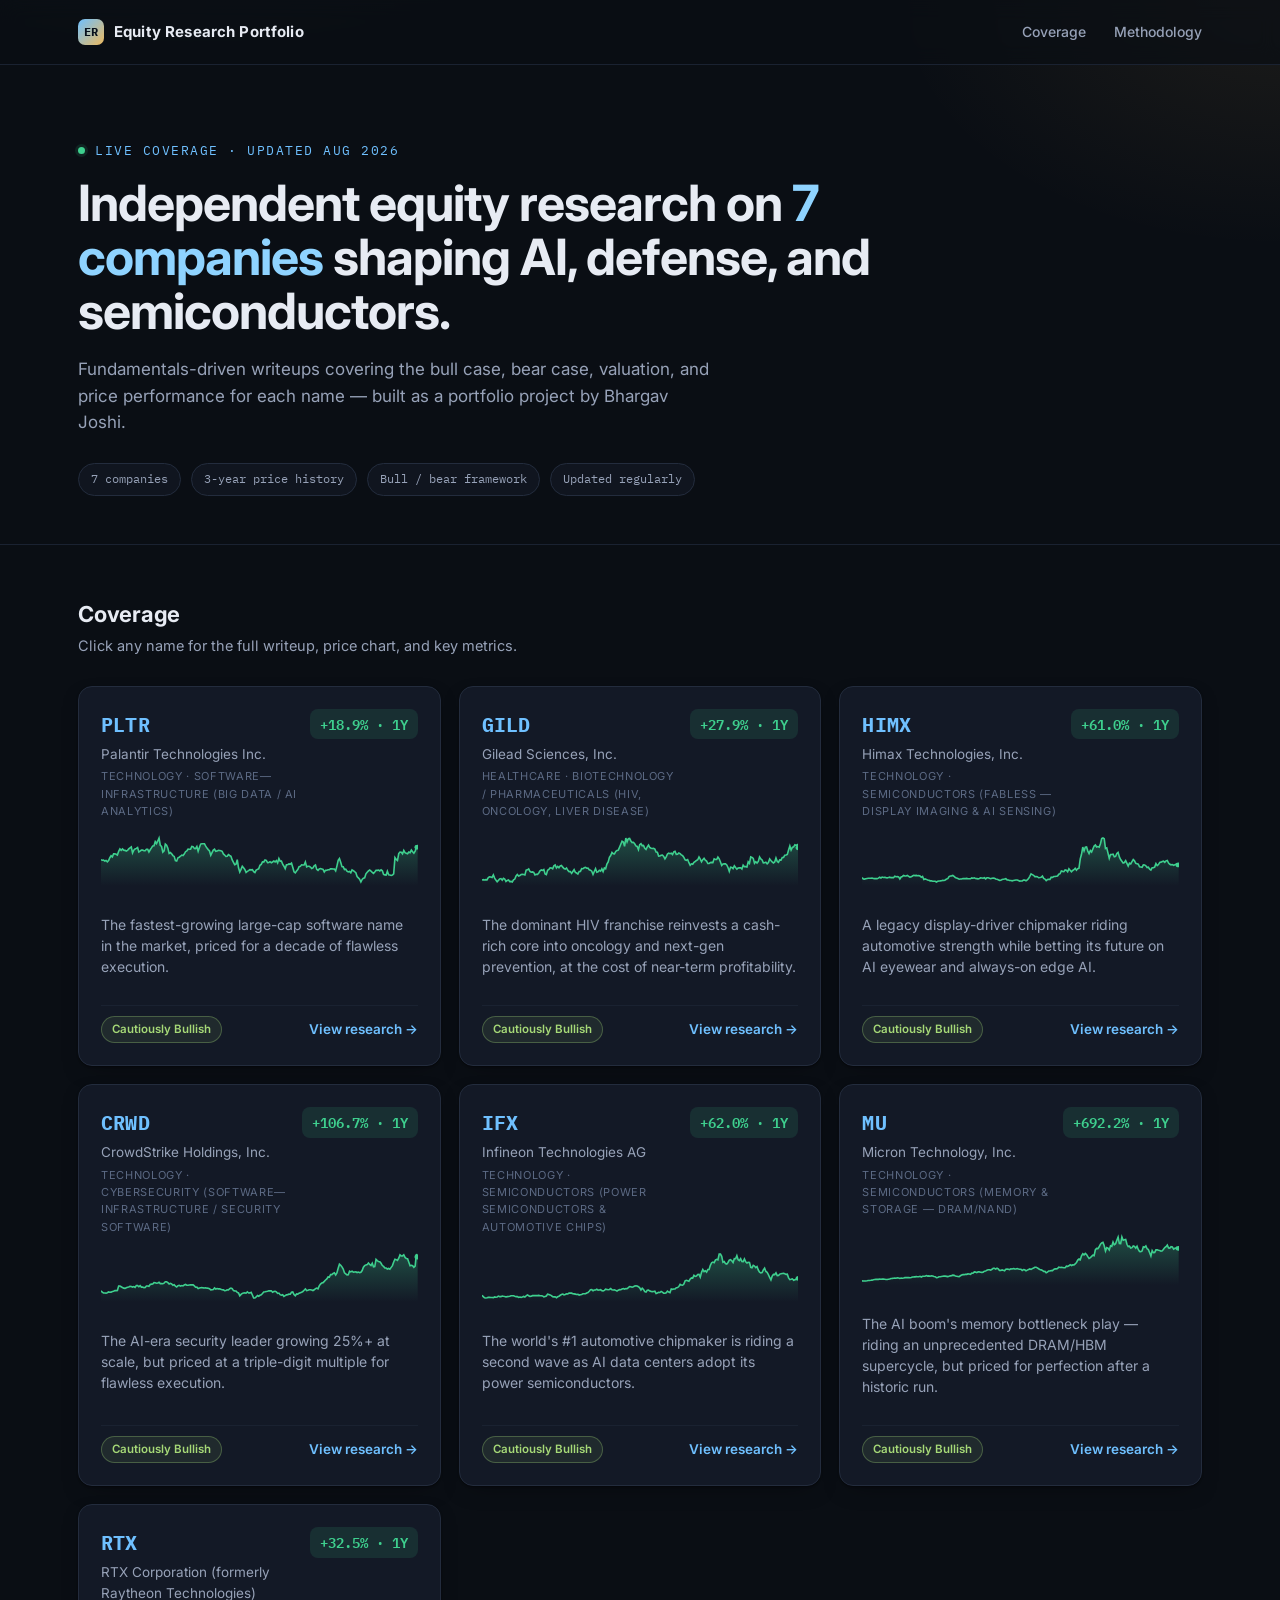
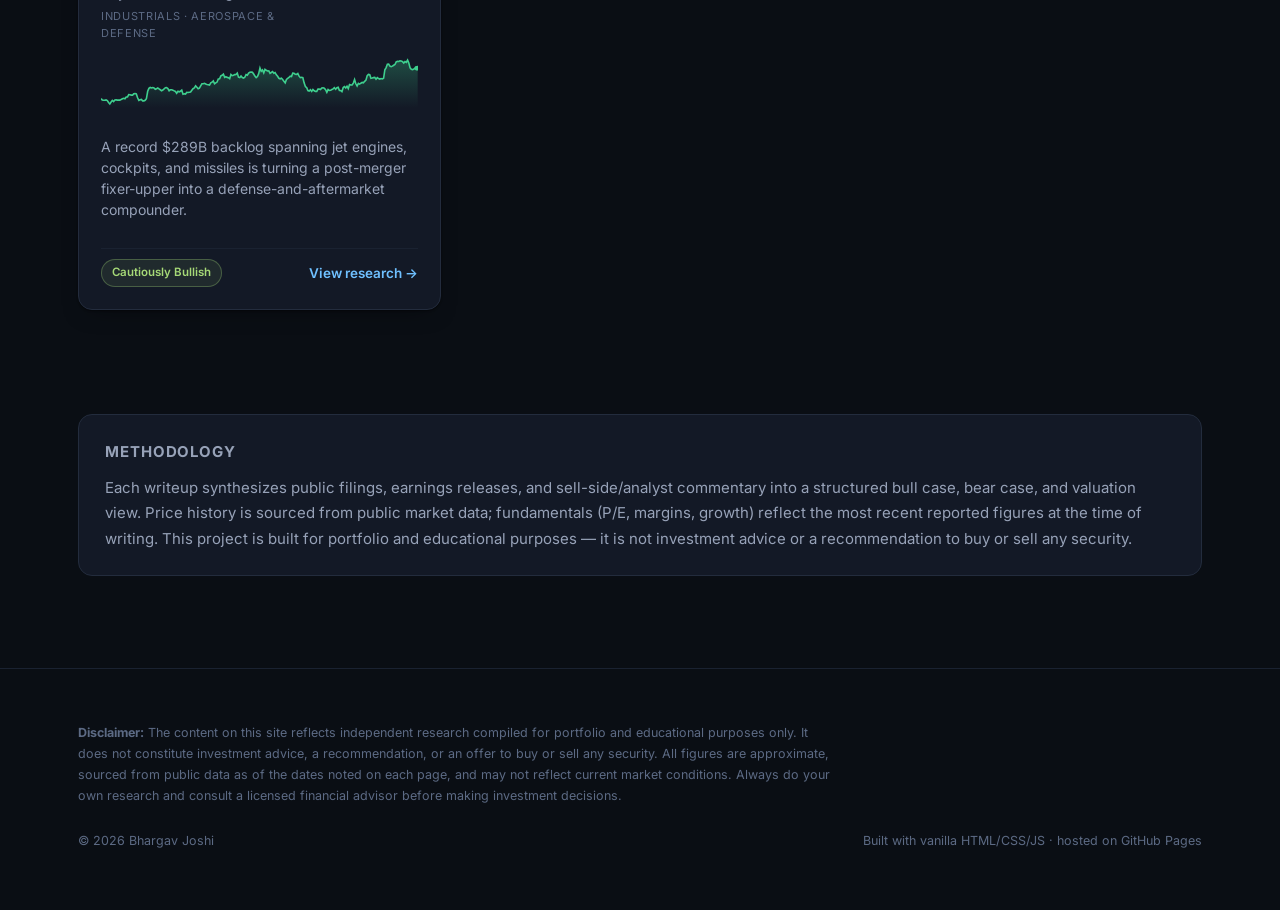
==== index.html @ eecbaeab "Initial equity research portfolio site Static HTML/CSS/JS site covering PLTR, GILD, HIMX, CRWD, IFX," ====
<!DOCTYPE html>
<html lang="en">
<head>
<meta charset="UTF-8">
<meta name="viewport" content="width=device-width, initial-scale=1.0">
<title>Equity Research Portfolio — Bhargav Joshi</title>
<meta name="description" content="Independent equity research and performance analysis on Palantir, Gilead Sciences, Himax, CrowdStrike, Infineon, Micron, and RTX.">
<link rel="preconnect" href="https://fonts.googleapis.com">
<link rel="preconnect" href="https://fonts.gstatic.com" crossorigin>
<link href="https://fonts.googleapis.com/css2?family=Inter:wght@400;500;600;700;800&family=IBM+Plex+Mono:wght@400;500;600;700&display=swap" rel="stylesheet">
<link rel="stylesheet" href="assets/css/style.css">
<link rel="icon" href="data:,">
</head>
<body>

<nav class="topnav">
  <div class="wrap">
    <a href="index.html" class="brand"><span class="mark">ER</span> Equity Research Portfolio</a>
    <div class="navlinks">
      <a href="#coverage">Coverage</a>
      <a href="#methodology">Methodology</a>
    </div>
  </div>
</nav>

<header class="hero">
  <div class="wrap">
    <p class="eyebrow">Live coverage · updated Aug 2026</p>
    <h1 class="hero-title">Independent equity research on <span class="accent">7 companies</span> shaping AI, defense, and semiconductors.</h1>
    <p class="hero-sub">Fundamentals-driven writeups covering the bull case, bear case, valuation, and price performance for each name — built as a portfolio project by Bhargav Joshi.</p>
    <div class="hero-meta">
      <span class="pill">7 companies</span>
      <span class="pill">3-year price history</span>
      <span class="pill">Bull / bear framework</span>
      <span class="pill">Updated regularly</span>
    </div>
  </div>
</header>

<section class="section" id="coverage">
  <div class="wrap">
    <div class="section-head">
      <div>
        <h2>Coverage</h2>
        <p>Click any name for the full writeup, price chart, and key metrics.</p>
      </div>
    </div>
    <div class="grid" id="stock-grid"></div>
  </div>
</section>

<section class="section" id="methodology">
  <div class="wrap">
    <div class="prose-panel">
      <p class="subhead" style="margin-bottom:10px;">Methodology</p>
      <p>Each writeup synthesizes public filings, earnings releases, and sell-side/analyst commentary into a structured bull case, bear case, and valuation view. Price history is sourced from public market data; fundamentals (P/E, margins, growth) reflect the most recent reported figures at the time of writing. This project is built for portfolio and educational purposes — it is not investment advice or a recommendation to buy or sell any security.</p>
    </div>
  </div>
</section>

<footer>
  <div class="wrap">
    <p class="disclaimer">
      <strong>Disclaimer:</strong> The content on this site reflects independent research compiled for portfolio and educational purposes only. It does not constitute investment advice, a recommendation, or an offer to buy or sell any security. All figures are approximate, sourced from public data as of the dates noted on each page, and may not reflect current market conditions. Always do your own research and consult a licensed financial advisor before making investment decisions.
    </p>
    <div class="footer-bottom">
      <span>© 2026 Bhargav Joshi</span>
      <span>Built with vanilla HTML/CSS/JS · hosted on GitHub Pages</span>
    </div>
  </div>
</footer>

<script src="assets/data/research-data.js"></script>
<script src="assets/data/price-data.js"></script>
<script src="assets/data/price-summary.js"></script>
<script src="assets/js/chart.js"></script>
<script src="assets/js/main.js"></script>
<script>SiteRender.renderGrid('stock-grid');</script>
</body>
</html>
---- assets/css/style.css ----
/* ---------- Design tokens ---------- */
:root {
  --bg: #0a0e14;
  --bg-elevated: #10151f;
  --card: #131926;
  --card-hover: #17203050;
  --border: #232c3d;
  --border-soft: #1a2231;
  --text: #e7ebf3;
  --text-dim: #97a2b8;
  --text-faint: #5c6a84;
  --accent: #6fc0ff;
  --accent-strong: #8fd3ff;
  --brand: #edb95e;
  --pos: #3ecf8e;
  --neg: #f2685c;
  --pos-bg: rgba(62, 207, 142, 0.12);
  --neg-bg: rgba(242, 104, 92, 0.12);
  --radius: 14px;
  --radius-sm: 9px;
  --font-sans: 'Inter', -apple-system, BlinkMacSystemFont, 'Segoe UI', sans-serif;
  --font-mono: 'IBM Plex Mono', 'SFMono-Regular', Consolas, monospace;
  --shadow-card: 0 1px 2px rgba(0,0,0,0.4), 0 8px 24px -12px rgba(0,0,0,0.55);
  --maxw: 1180px;
}

* { box-sizing: border-box; }
html { scroll-behavior: smooth; }

body {
  margin: 0;
  background: var(--bg);
  background-image:
    radial-gradient(ellipse 900px 500px at 15% -10%, rgba(111,192,255,0.10), transparent 60%),
    radial-gradient(ellipse 700px 450px at 100% 0%, rgba(237,185,94,0.08), transparent 55%);
  color: var(--text);
  font-family: var(--font-sans);
  font-size: 16px;
  line-height: 1.55;
  -webkit-font-smoothing: antialiased;
}

a { color: var(--accent); text-decoration: none; }
a:hover { color: var(--accent-strong); }

.wrap {
  max-width: var(--maxw);
  margin: 0 auto;
  padding: 0 28px;
}

/* ---------- Top nav ---------- */
.topnav {
  border-bottom: 1px solid var(--border-soft);
  background: rgba(10,14,20,0.72);
  backdrop-filter: blur(10px);
  position: sticky;
  top: 0;
  z-index: 40;
}
.topnav .wrap {
  display: flex;
  align-items: center;
  justify-content: space-between;
  height: 64px;
}
.brand {
  display: flex;
  align-items: center;
  gap: 10px;
  font-weight: 700;
  font-size: 15px;
  color: var(--text);
  letter-spacing: 0.01em;
}
.brand .mark {
  width: 26px; height: 26px;
  border-radius: 7px;
  background: linear-gradient(135deg, var(--accent), var(--brand));
  display: flex; align-items: center; justify-content: center;
  font-family: var(--font-mono);
  font-weight: 700;
  font-size: 12px;
  color: #08101c;
}
.brand:hover { color: var(--text); }
.navlinks { display: flex; gap: 28px; align-items: center; }
.navlinks a {
  color: var(--text-dim);
  font-size: 14px;
  font-weight: 500;
}
.navlinks a:hover { color: var(--text); }

/* ---------- Hero ---------- */
.hero {
  padding: 76px 0 48px;
  border-bottom: 1px solid var(--border-soft);
}
.eyebrow {
  font-family: var(--font-mono);
  font-size: 12.5px;
  letter-spacing: 0.12em;
  text-transform: uppercase;
  color: var(--accent);
  margin: 0 0 16px;
  display: flex;
  align-items: center;
  gap: 10px;
}
.eyebrow::before {
  content: '';
  width: 7px; height: 7px;
  border-radius: 50%;
  background: var(--pos);
  box-shadow: 0 0 0 3px var(--pos-bg);
}
h1.hero-title {
  font-size: clamp(32px, 4.4vw, 50px);
  line-height: 1.08;
  letter-spacing: -0.02em;
  margin: 0 0 18px;
  max-width: 820px;
}
h1.hero-title .accent { color: var(--accent-strong); }
.hero-sub {
  font-size: 17px;
  color: var(--text-dim);
  max-width: 640px;
  margin: 0 0 28px;
}
.hero-meta {
  display: flex;
  flex-wrap: wrap;
  gap: 10px;
}
.pill {
  font-family: var(--font-mono);
  font-size: 12px;
  color: var(--text-dim);
  border: 1px solid var(--border);
  background: var(--bg-elevated);
  padding: 6px 12px;
  border-radius: 999px;
}

/* ---------- Section headings ---------- */
.section {
  padding: 52px 0;
}
.section-head {
  display: flex;
  align-items: baseline;
  justify-content: space-between;
  gap: 20px;
  margin-bottom: 28px;
  flex-wrap: wrap;
}
.section-head h2 {
  font-size: 22px;
  margin: 0;
  letter-spacing: -0.01em;
}
.section-head p {
  margin: 4px 0 0;
  color: var(--text-dim);
  font-size: 14.5px;
}

/* ---------- Stock grid / cards ---------- */
.grid {
  display: grid;
  grid-template-columns: repeat(auto-fill, minmax(320px, 1fr));
  gap: 18px;
}
.stock-card {
  background: var(--card);
  border: 1px solid var(--border);
  border-radius: var(--radius);
  padding: 22px;
  display: flex;
  flex-direction: column;
  gap: 14px;
  transition: border-color .15s ease, transform .15s ease, box-shadow .15s ease;
  box-shadow: var(--shadow-card);
}
.stock-card:hover {
  border-color: #34415c;
  transform: translateY(-2px);
}
.stock-card-top {
  display: flex;
  align-items: flex-start;
  justify-content: space-between;
  gap: 12px;
}
.ticker-block { display: flex; flex-direction: column; gap: 4px; }
.ticker {
  font-family: var(--font-mono);
  font-weight: 700;
  font-size: 20px;
  letter-spacing: 0.01em;
}
.company-name {
  color: var(--text-dim);
  font-size: 13.5px;
}
.sector-tag {
  font-size: 11px;
  color: var(--text-faint);
  text-transform: uppercase;
  letter-spacing: 0.06em;
}
.return-badge {
  font-family: var(--font-mono);
  font-weight: 600;
  font-size: 13.5px;
  padding: 5px 10px;
  border-radius: 8px;
  white-space: nowrap;
}
.return-badge.pos { color: var(--pos); background: var(--pos-bg); }
.return-badge.neg { color: var(--neg); background: var(--neg-bg); }

.spark-wrap { height: 52px; }
.spark-wrap svg { width: 100%; height: 100%; display: block; }

.stock-card-tagline {
  font-size: 14px;
  color: var(--text-dim);
  line-height: 1.5;
  flex-grow: 1;
}
.stock-card-bottom {
  display: flex;
  align-items: center;
  justify-content: space-between;
  padding-top: 10px;
  border-top: 1px solid var(--border-soft);
}
.stance-badge {
  font-size: 11.5px;
  font-weight: 600;
  padding: 4px 10px;
  border-radius: 999px;
  border: 1px solid;
}
.stance-bullish { color: var(--pos); border-color: rgba(62,207,142,0.35); background: var(--pos-bg); }
.stance-cautiously-bullish { color: #a6d977; border-color: rgba(166,217,119,0.3); background: rgba(166,217,119,0.09); }
.stance-neutral { color: var(--text-dim); border-color: var(--border); background: var(--bg-elevated); }
.stance-cautiously-bearish { color: #e0a95e; border-color: rgba(224,169,94,0.3); background: rgba(224,169,94,0.09); }
.stance-bearish { color: var(--neg); border-color: rgba(242,104,92,0.35); background: var(--neg-bg); }

.card-link {
  font-size: 13.5px;
  font-weight: 600;
  color: var(--accent);
  display: inline-flex;
  align-items: center;
  gap: 4px;
}
.stock-card:hover .card-link { color: var(--accent-strong); }

/* ---------- Stock detail page ---------- */
.stock-header {
  padding: 44px 0 32px;
  border-bottom: 1px solid var(--border-soft);
}
.back-link {
  font-size: 13.5px;
  color: var(--text-dim);
  display: inline-flex;
  align-items: center;
  gap: 6px;
  margin-bottom: 22px;
}
.back-link:hover { color: var(--text); }
.stock-header-top {
  display: flex;
  align-items: flex-start;
  justify-content: space-between;
  gap: 24px;
  flex-wrap: wrap;
}
.stock-title-row {
  display: flex;
  align-items: center;
  gap: 14px;
  flex-wrap: wrap;
}
.stock-title-row .ticker { font-size: 30px; }
h1.company-title {
  font-size: 26px;
  margin: 6px 0 8px;
  letter-spacing: -0.01em;
}
.stock-header-tags {
  display: flex;
  gap: 8px;
  flex-wrap: wrap;
  margin-top: 10px;
}
.price-block { text-align: right; }
.price-now {
  font-family: var(--font-mono);
  font-size: 34px;
  font-weight: 700;
}
.price-currency { font-size: 15px; color: var(--text-faint); font-weight: 500; margin-left: 4px; }
.price-range {
  font-size: 12.5px;
  color: var(--text-faint);
  font-family: var(--font-mono);
  margin-top: 4px;
}
.tagline-full {
  margin-top: 20px;
  font-size: 17px;
  color: var(--text-dim);
  max-width: 760px;
}

/* Chart panel */
.chart-panel {
  background: var(--card);
  border: 1px solid var(--border);
  border-radius: var(--radius);
  padding: 24px 24px 12px;
  box-shadow: var(--shadow-card);
}
.chart-panel-head {
  display: flex;
  align-items: center;
  justify-content: space-between;
  margin-bottom: 12px;
  flex-wrap: wrap;
  gap: 12px;
}
.range-toggle {
  display: flex;
  gap: 4px;
  background: var(--bg-elevated);
  border: 1px solid var(--border);
  border-radius: 8px;
  padding: 3px;
}
.range-toggle button {
  font-family: var(--font-mono);
  font-size: 12.5px;
  background: transparent;
  border: none;
  color: var(--text-dim);
  padding: 5px 12px;
  border-radius: 6px;
  cursor: pointer;
  transition: all .12s ease;
}
.range-toggle button.active {
  background: var(--border);
  color: var(--text);
}
.chart-return {
  font-family: var(--font-mono);
  font-size: 14px;
  font-weight: 600;
}
.chart-svg-wrap { width: 100%; }
.chart-svg-wrap svg { width: 100%; height: 320px; display: block; }
.chart-axis-labels {
  display: flex;
  justify-content: space-between;
  font-family: var(--font-mono);
  font-size: 11.5px;
  color: var(--text-faint);
  padding: 4px 2px 14px;
}

/* Metrics grid */
.metrics-grid {
  display: grid;
  grid-template-columns: repeat(auto-fit, minmax(200px, 1fr));
  gap: 14px;
}
.metric-card {
  background: var(--card);
  border: 1px solid var(--border);
  border-radius: var(--radius-sm);
  padding: 16px 18px;
}
.metric-label {
  font-size: 12px;
  color: var(--text-faint);
  text-transform: uppercase;
  letter-spacing: 0.05em;
  margin-bottom: 6px;
}
.metric-value {
  font-family: var(--font-mono);
  font-size: 15px;
  color: var(--text);
  line-height: 1.4;
}

/* Two column bull/bear */
.two-col {
  display: grid;
  grid-template-columns: 1fr 1fr;
  gap: 18px;
}
@media (max-width: 760px) { .two-col { grid-template-columns: 1fr; } }

.case-panel {
  background: var(--card);
  border: 1px solid var(--border);
  border-radius: var(--radius);
  padding: 22px 24px;
}
.case-panel.bull { border-top: 3px solid var(--pos); }
.case-panel.bear { border-top: 3px solid var(--neg); }
.case-title {
  font-size: 14px;
  font-weight: 700;
  text-transform: uppercase;
  letter-spacing: 0.05em;
  margin: 0 0 14px;
  display: flex;
  align-items: center;
  gap: 8px;
}
.case-panel.bull .case-title { color: var(--pos); }
.case-panel.bear .case-title { color: var(--neg); }
.case-list {
  margin: 0;
  padding: 0;
  list-style: none;
  display: flex;
  flex-direction: column;
  gap: 12px;
}
.case-list li {
  font-size: 14.5px;
  color: var(--text-dim);
  padding-left: 18px;
  position: relative;
  line-height: 1.55;
}
.case-list li::before {
  content: '';
  position: absolute;
  left: 0; top: 8px;
  width: 6px; height: 6px;
  border-radius: 1px;
  background: var(--text-faint);
}
.case-panel.bull .case-list li::before { background: var(--pos); }
.case-panel.bear .case-list li::before { background: var(--neg); }

/* Prose / body text panels */
.prose-panel {
  background: var(--card);
  border: 1px solid var(--border);
  border-radius: var(--radius);
  padding: 24px 26px;
}
.prose-panel p { margin: 0; color: var(--text-dim); font-size: 15px; line-height: 1.7; }
.prose-panel + .prose-panel { margin-top: 16px; }

/* Catalysts timeline */
.catalyst-list {
  display: flex;
  flex-direction: column;
  gap: 0;
}
.catalyst-item {
  display: flex;
  gap: 16px;
  padding: 16px 0;
  border-bottom: 1px solid var(--border-soft);
}
.catalyst-item:last-child { border-bottom: none; }
.catalyst-dot {
  flex-shrink: 0;
  width: 8px; height: 8px;
  border-radius: 50%;
  background: var(--accent);
  margin-top: 7px;
}
.catalyst-text { font-size: 14.5px; color: var(--text-dim); line-height: 1.6; }

/* Sources */
.sources-list {
  display: flex;
  flex-direction: column;
  gap: 8px;
  margin: 0;
  padding: 0;
  list-style: none;
}
.sources-list a {
  font-size: 13px;
  font-family: var(--font-mono);
  color: var(--text-faint);
  word-break: break-all;
}
.sources-list a:hover { color: var(--accent); }

/* Footer */
footer {
  border-top: 1px solid var(--border-soft);
  padding: 40px 0 60px;
  margin-top: 40px;
}
.disclaimer {
  font-size: 12.5px;
  color: var(--text-faint);
  line-height: 1.7;
  max-width: 760px;
}
.footer-bottom {
  display: flex;
  justify-content: space-between;
  align-items: center;
  margin-top: 24px;
  flex-wrap: wrap;
  gap: 12px;
  font-size: 12.5px;
  color: var(--text-faint);
}

/* Utility */
.subhead {
  font-size: 13px;
  font-weight: 700;
  text-transform: uppercase;
  letter-spacing: 0.06em;
  color: var(--text-faint);
  margin: 0 0 14px;
}
.mt-40 { margin-top: 40px; }
.mt-52 { margin-top: 52px; }

@media (max-width: 640px) {
  .wrap { padding: 0 18px; }
  .hero { padding: 52px 0 36px; }
  .price-block { text-align: left; }
  .stock-header-top { flex-direction: column; }
}
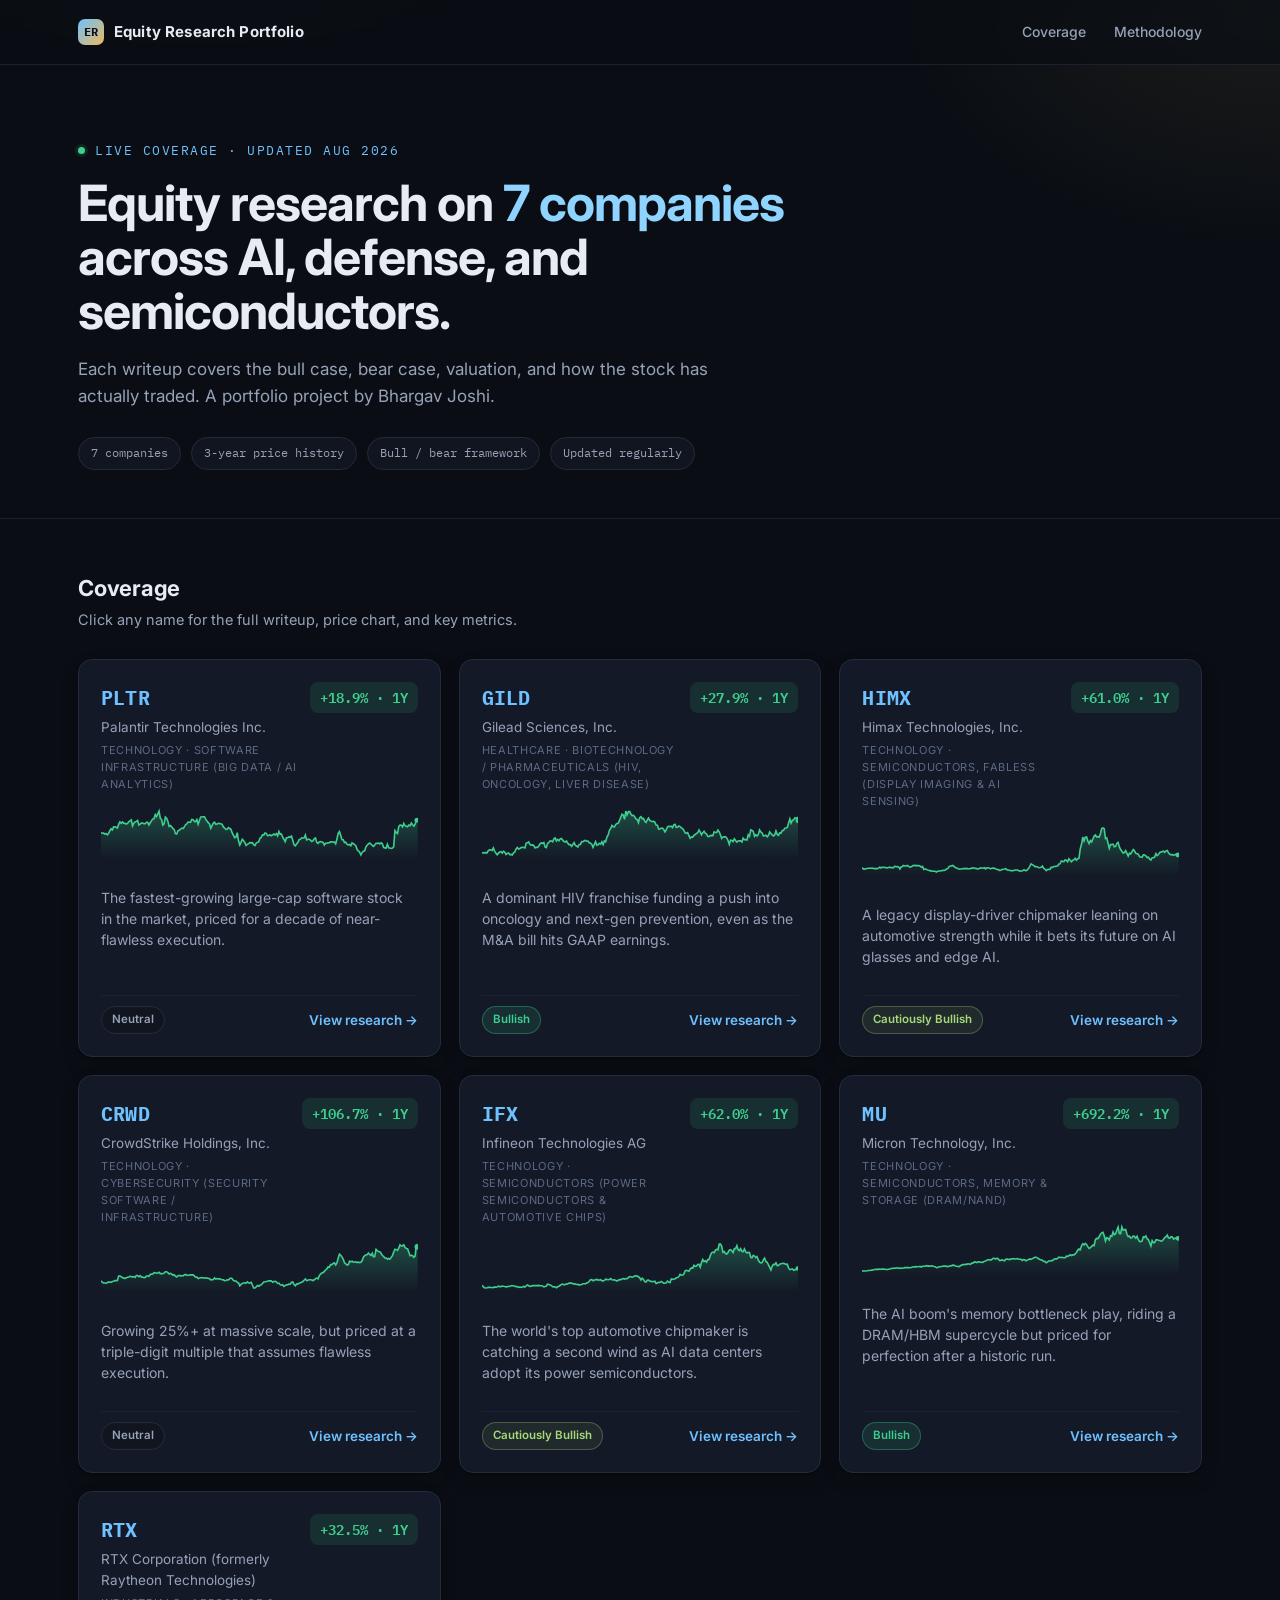
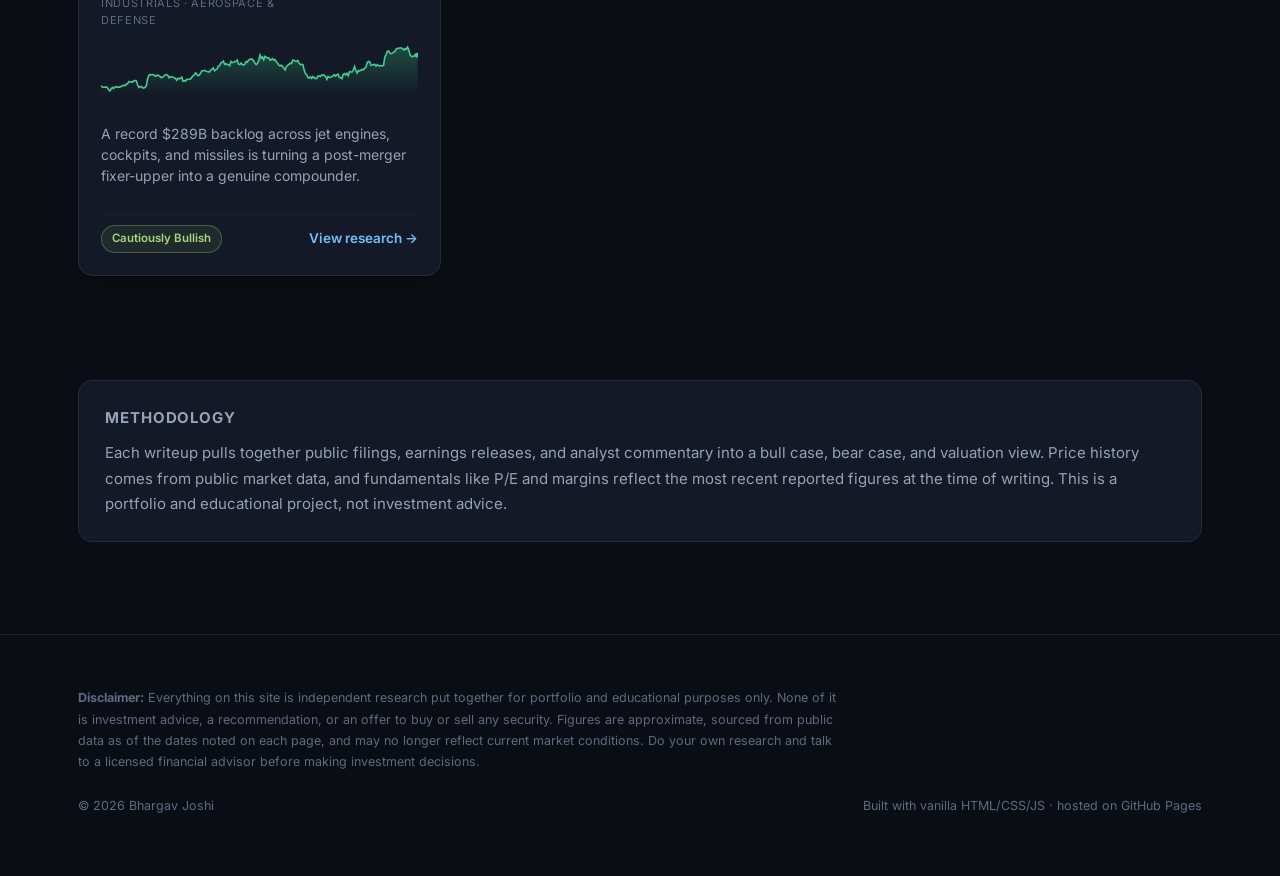
==== commit c04216ba: "Rewrite research copy for a more natural, human voice Strip em dashes and stock AI phrasing from all" ====
--- a/index.html
+++ b/index.html
@@ -3,7 +3,7 @@
 <head>
 <meta charset="UTF-8">
 <meta name="viewport" content="width=device-width, initial-scale=1.0">
-<title>Equity Research Portfolio — Bhargav Joshi</title>
+<title>Equity Research Portfolio | Bhargav Joshi</title>
 <meta name="description" content="Independent equity research and performance analysis on Palantir, Gilead Sciences, Himax, CrowdStrike, Infineon, Micron, and RTX.">
 <link rel="preconnect" href="https://fonts.googleapis.com">
 <link rel="preconnect" href="https://fonts.gstatic.com" crossorigin>
@@ -26,8 +26,8 @@
 <header class="hero">
   <div class="wrap">
     <p class="eyebrow">Live coverage · updated Aug 2026</p>
-    <h1 class="hero-title">Independent equity research on <span class="accent">7 companies</span> shaping AI, defense, and semiconductors.</h1>
-    <p class="hero-sub">Fundamentals-driven writeups covering the bull case, bear case, valuation, and price performance for each name — built as a portfolio project by Bhargav Joshi.</p>
+    <h1 class="hero-title">Equity research on <span class="accent">7 companies</span> across AI, defense, and semiconductors.</h1>
+    <p class="hero-sub">Each writeup covers the bull case, bear case, valuation, and how the stock has actually traded. A portfolio project by Bhargav Joshi.</p>
     <div class="hero-meta">
       <span class="pill">7 companies</span>
       <span class="pill">3-year price history</span>
@@ -53,7 +53,7 @@
   <div class="wrap">
     <div class="prose-panel">
       <p class="subhead" style="margin-bottom:10px;">Methodology</p>
-      <p>Each writeup synthesizes public filings, earnings releases, and sell-side/analyst commentary into a structured bull case, bear case, and valuation view. Price history is sourced from public market data; fundamentals (P/E, margins, growth) reflect the most recent reported figures at the time of writing. This project is built for portfolio and educational purposes — it is not investment advice or a recommendation to buy or sell any security.</p>
+      <p>Each writeup pulls together public filings, earnings releases, and analyst commentary into a bull case, bear case, and valuation view. Price history comes from public market data, and fundamentals like P/E and margins reflect the most recent reported figures at the time of writing. This is a portfolio and educational project, not investment advice.</p>
     </div>
   </div>
 </section>
@@ -61,7 +61,7 @@
 <footer>
   <div class="wrap">
     <p class="disclaimer">
-      <strong>Disclaimer:</strong> The content on this site reflects independent research compiled for portfolio and educational purposes only. It does not constitute investment advice, a recommendation, or an offer to buy or sell any security. All figures are approximate, sourced from public data as of the dates noted on each page, and may not reflect current market conditions. Always do your own research and consult a licensed financial advisor before making investment decisions.
+      <strong>Disclaimer:</strong> Everything on this site is independent research put together for portfolio and educational purposes only. None of it is investment advice, a recommendation, or an offer to buy or sell any security. Figures are approximate, sourced from public data as of the dates noted on each page, and may no longer reflect current market conditions. Do your own research and talk to a licensed financial advisor before making investment decisions.
     </p>
     <div class="footer-bottom">
       <span>© 2026 Bhargav Joshi</span>
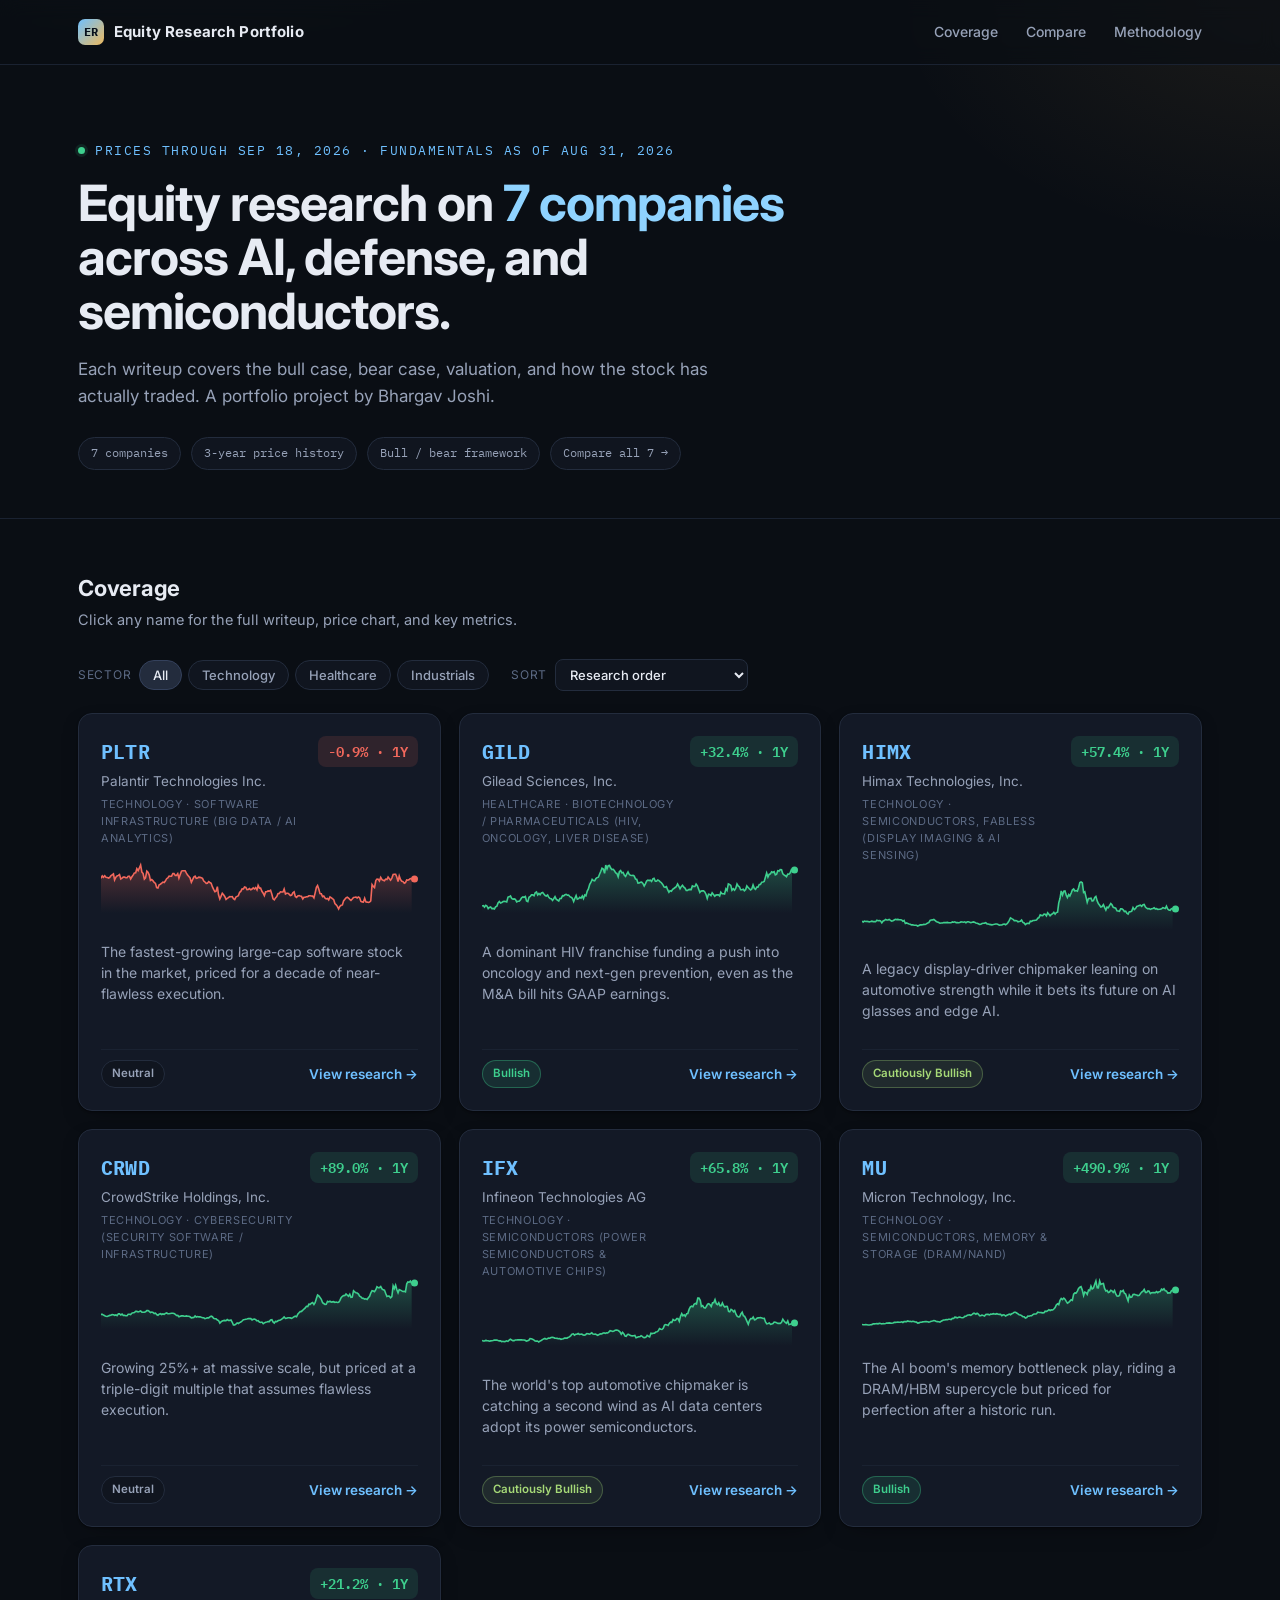
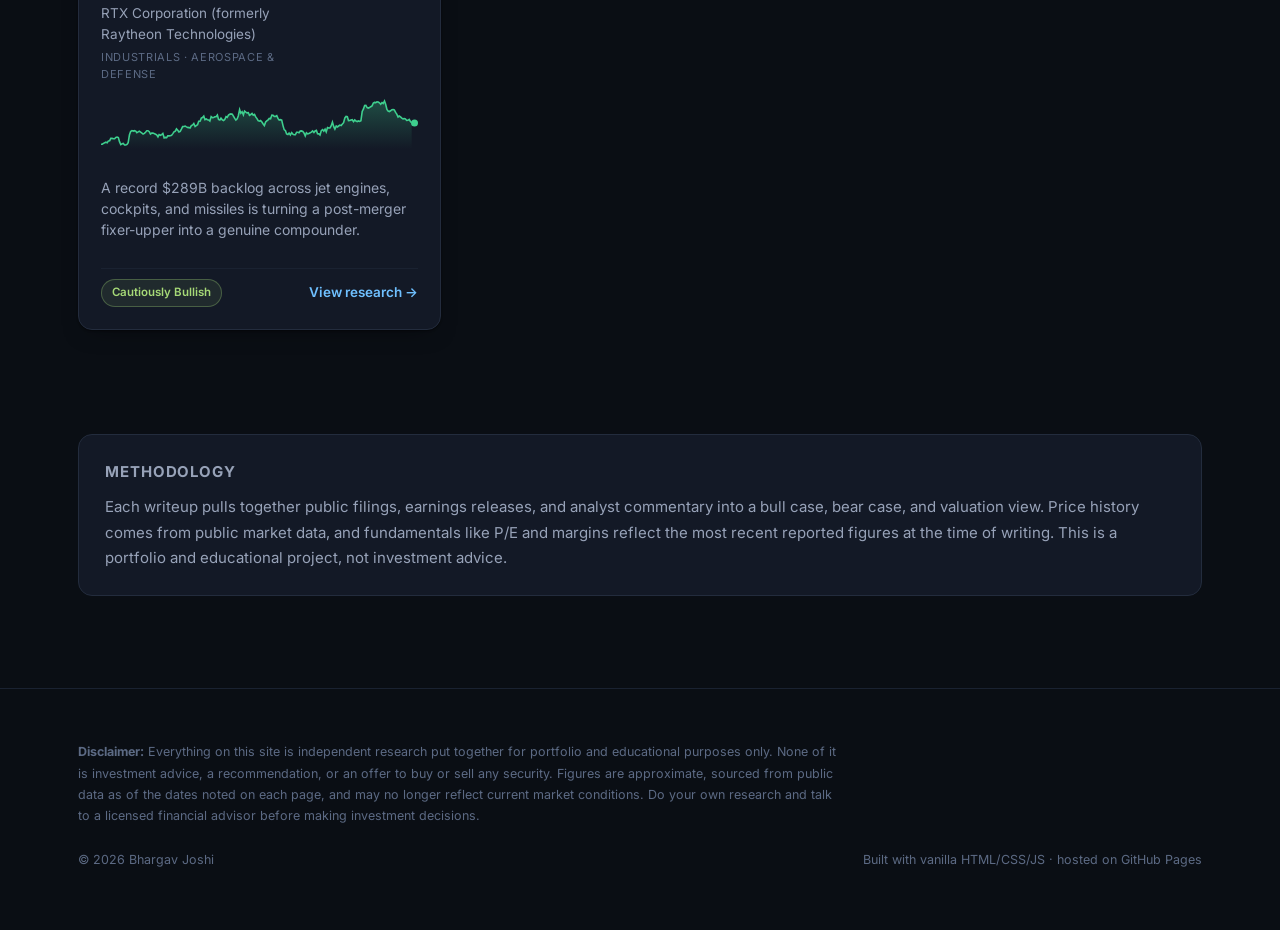
==== commit 4a33f376: "Add interactive charts, compare page, fact-check corrections, and data automation Charts: rewrite th" ====
--- a/index.html
+++ b/index.html
@@ -5,19 +5,27 @@
 <meta name="viewport" content="width=device-width, initial-scale=1.0">
 <title>Equity Research Portfolio | Bhargav Joshi</title>
 <meta name="description" content="Independent equity research and performance analysis on Palantir, Gilead Sciences, Himax, CrowdStrike, Infineon, Micron, and RTX.">
+<meta property="og:type" content="website">
+<meta property="og:site_name" content="Equity Research Portfolio">
+<meta property="og:title" content="Equity Research Portfolio | Bhargav Joshi">
+<meta property="og:description" content="Independent equity research on Palantir, Gilead, Himax, CrowdStrike, Infineon, Micron, and RTX, with interactive price charts.">
+<meta property="og:url" content="https://bhargavjoshiportfolio.github.io/equityresearch/">
+<meta property="og:image" content="https://bhargavjoshiportfolio.github.io/equityresearch/assets/img/og.png">
+<meta name="twitter:card" content="summary_large_image">
 <link rel="preconnect" href="https://fonts.googleapis.com">
 <link rel="preconnect" href="https://fonts.gstatic.com" crossorigin>
 <link href="https://fonts.googleapis.com/css2?family=Inter:wght@400;500;600;700;800&family=IBM+Plex+Mono:wght@400;500;600;700&display=swap" rel="stylesheet">
 <link rel="stylesheet" href="assets/css/style.css">
-<link rel="icon" href="data:,">
+<link rel="icon" type="image/svg+xml" href="assets/img/favicon.svg">
 </head>
 <body>
 
 <nav class="topnav">
   <div class="wrap">
-    <a href="index.html" class="brand"><span class="mark">ER</span> Equity Research Portfolio</a>
+    <a href="index.html" class="brand"><span class="mark">ER</span><span class="brand-text">Equity Research Portfolio</span></a>
     <div class="navlinks">
       <a href="#coverage">Coverage</a>
+      <a href="compare.html">Compare</a>
       <a href="#methodology">Methodology</a>
     </div>
   </div>
@@ -25,14 +33,14 @@
 
 <header class="hero">
   <div class="wrap">
-    <p class="eyebrow">Live coverage · updated Aug 2026</p>
+    <p class="eyebrow" id="asof">Live coverage</p>
     <h1 class="hero-title">Equity research on <span class="accent">7 companies</span> across AI, defense, and semiconductors.</h1>
     <p class="hero-sub">Each writeup covers the bull case, bear case, valuation, and how the stock has actually traded. A portfolio project by Bhargav Joshi.</p>
     <div class="hero-meta">
       <span class="pill">7 companies</span>
       <span class="pill">3-year price history</span>
       <span class="pill">Bull / bear framework</span>
-      <span class="pill">Updated regularly</span>
+      <a class="pill" href="compare.html">Compare all 7 &rarr;</a>
     </div>
   </div>
 </header>
@@ -45,6 +53,7 @@
         <p>Click any name for the full writeup, price chart, and key metrics.</p>
       </div>
     </div>
+    <div class="controls" id="grid-controls"></div>
     <div class="grid" id="stock-grid"></div>
   </div>
 </section>
@@ -73,8 +82,9 @@
 <script src="assets/data/research-data.js"></script>
 <script src="assets/data/price-data.js"></script>
 <script src="assets/data/price-summary.js"></script>
+<script src="assets/data/price-meta.js"></script>
 <script src="assets/js/chart.js"></script>
 <script src="assets/js/main.js"></script>
-<script>SiteRender.renderGrid('stock-grid');</script>
+<script>SiteRender.renderGrid('stock-grid', 'grid-controls');</script>
 </body>
 </html>
--- a/assets/css/style.css
+++ b/assets/css/style.css
@@ -223,7 +223,9 @@
 .return-badge.neg { color: var(--neg); background: var(--neg-bg); }
 
 .spark-wrap { height: 52px; }
-.spark-wrap svg { width: 100%; height: 100%; display: block; }
+.spark { position: relative; height: 52px; }
+.spark svg { display: block; width: calc(100% - 6px); height: 100%; }
+.spark-dot { position: absolute; right: 0; width: 7px; height: 7px; border-radius: 50%; transform: translateY(-50%); }
 
 .stock-card-tagline {
   font-size: 14px;
@@ -364,15 +366,10 @@
   font-size: 14px;
   font-weight: 600;
 }
-.chart-svg-wrap { width: 100%; }
-.chart-svg-wrap svg { width: 100%; height: 320px; display: block; }
-.chart-axis-labels {
-  display: flex;
-  justify-content: space-between;
-  font-family: var(--font-mono);
-  font-size: 11.5px;
-  color: var(--text-faint);
-  padding: 4px 2px 14px;
+.chart-panel { padding-bottom: 18px; }
+.range-toggle button:focus-visible, .chip:focus-visible, .legend-item:focus-visible, .select:focus-visible {
+  outline: 2px solid var(--accent);
+  outline-offset: 2px;
 }
 
 /* Metrics grid */
@@ -545,3 +542,121 @@
   .price-block { text-align: left; }
   .stock-header-top { flex-direction: column; }
 }
+
+/* ---------- Interactive line chart ---------- */
+.lc { position: relative; width: 100%; touch-action: pan-y; outline: none; -webkit-tap-highlight-color: transparent; }
+.lc:focus-visible { outline: 2px solid var(--accent); outline-offset: 4px; border-radius: 6px; }
+.lc svg { display: block; }
+.lc-tip {
+  position: absolute;
+  z-index: 5;
+  pointer-events: none;
+  min-width: 120px;
+  padding: 8px 11px;
+  background: var(--bg-elevated);
+  border: 1px solid var(--border);
+  border-radius: 9px;
+  box-shadow: 0 8px 24px -8px rgba(0, 0, 0, 0.65);
+  font-size: 12px;
+}
+.lc-tip[hidden] { display: none; }
+.lc-tip-date { color: var(--text-dim); font-family: var(--font-mono); font-size: 11.5px; margin-bottom: 6px; }
+.lc-tip-row { display: flex; align-items: center; gap: 8px; line-height: 1.65; white-space: nowrap; }
+.lc-tip-row b { font-family: var(--font-mono); font-weight: 600; color: var(--text); }
+.lc-tip-row span { color: var(--text-dim); }
+.lc-tip-key { flex: none; width: 12px; border-top: 2.5px solid; border-radius: 2px; }
+.lc-tip-key.dashed { border-top-style: dashed; }
+
+/* ---------- Controls, chips, selects ---------- */
+.controls { display: flex; flex-wrap: wrap; align-items: center; gap: 12px 22px; margin-bottom: 22px; }
+.control-label { font-size: 12px; color: var(--text-faint); text-transform: uppercase; letter-spacing: 0.06em; margin-right: 8px; }
+.control { display: flex; align-items: center; }
+.chip-group { display: flex; flex-wrap: wrap; gap: 6px; }
+.chip {
+  font: 500 13px var(--font-sans);
+  background: var(--bg-elevated);
+  border: 1px solid var(--border);
+  color: var(--text-dim);
+  padding: 6px 13px;
+  border-radius: 999px;
+  cursor: pointer;
+  transition: background .12s ease, color .12s ease;
+}
+.chip:hover { color: var(--text); }
+.chip[aria-pressed="true"] { background: var(--border); color: var(--text); border-color: #34415c; }
+.select {
+  font: 500 13px var(--font-sans);
+  background: var(--bg-elevated);
+  border: 1px solid var(--border);
+  color: var(--text);
+  padding: 6px 10px;
+  border-radius: 8px;
+}
+.empty-note { color: var(--text-dim); font-size: 14px; padding: 24px 0; }
+
+/* ---------- Compare page ---------- */
+.legend { display: flex; flex-wrap: wrap; gap: 8px; margin: 4px 0 16px; }
+.legend-item {
+  display: inline-flex;
+  align-items: center;
+  gap: 8px;
+  font: 500 13px var(--font-sans);
+  background: var(--bg-elevated);
+  border: 1px solid var(--border);
+  color: var(--text);
+  padding: 6px 12px;
+  border-radius: 999px;
+  cursor: pointer;
+}
+.legend-item .key { width: 14px; border-top: 3px solid; border-radius: 2px; }
+.legend-item .key.dashed { border-top-style: dashed; border-top-width: 2px; }
+.legend-item .ret { font-family: var(--font-mono); font-size: 12px; color: var(--text-dim); }
+.legend-item[aria-pressed="false"] { opacity: 0.45; }
+.legend-item[aria-pressed="false"] .name { text-decoration: line-through; }
+.table-wrap { overflow-x: auto; background: var(--card); border: 1px solid var(--border); border-radius: var(--radius); }
+table.data { width: 100%; border-collapse: collapse; font-size: 14px; }
+table.data th, table.data td { padding: 12px 18px; text-align: right; border-bottom: 1px solid var(--border-soft); white-space: nowrap; }
+table.data th:first-child, table.data td:first-child { text-align: left; }
+table.data tr:last-child td { border-bottom: none; }
+table.data th { font-size: 12px; font-weight: 600; color: var(--text-faint); text-transform: uppercase; letter-spacing: 0.05em; }
+table.data td { font-family: var(--font-mono); }
+table.data td:first-child { font-family: var(--font-sans); font-weight: 600; }
+table.data td.pos { color: var(--pos); }
+table.data td.neg { color: var(--neg); }
+table.data tr.hl td { background: rgba(255, 255, 255, 0.03); }
+.note { font-size: 12.5px; color: var(--text-faint); line-height: 1.65; margin-top: 12px; max-width: 760px; }
+
+/* ---------- Stock page extras ---------- */
+.asof { font-family: var(--font-mono); font-size: 12px; color: var(--text-faint); margin-top: 14px; }
+.take { border-left: 3px solid var(--brand); }
+.take p { color: var(--text); }
+.pt-panel { background: var(--card); border: 1px solid var(--border); border-radius: var(--radius); padding: 22px 26px 24px; }
+.pt-track { position: relative; height: 6px; background: var(--border-soft); border-radius: 3px; margin: 38px 8px 44px; }
+.pt-range { position: absolute; top: 0; bottom: 0; background: #34415c; border-radius: 3px; }
+.pt-marker { position: absolute; top: 50%; width: 2px; height: 22px; transform: translate(-50%, -50%); background: var(--brand); border-radius: 1px; }
+.pt-marker span { position: absolute; left: 50%; transform: translateX(-50%); white-space: nowrap; font-family: var(--font-mono); font-size: 11.5px; color: var(--text-dim); }
+.pt-marker.avg span { top: 26px; }
+.pt-marker.now { background: var(--accent); width: 3px; }
+.pt-marker.now span { bottom: 26px; color: var(--accent); }
+.pt-summary { font-size: 14.5px; color: var(--text-dim); line-height: 1.65; margin: 0; }
+.pt-summary strong { color: var(--text); font-family: var(--font-mono); font-weight: 600; }
+.update-item { display: flex; gap: 16px; padding: 14px 0; border-bottom: 1px solid var(--border-soft); font-size: 14.5px; color: var(--text-dim); line-height: 1.6; }
+.update-item:last-child { border-bottom: none; }
+.update-item::before { content: ''; flex: none; width: 8px; height: 8px; margin-top: 8px; border-radius: 50%; background: var(--brand); }
+.panel-head { display: flex; align-items: baseline; justify-content: space-between; gap: 12px; margin-bottom: 8px; }
+.panel-head .subhead { margin: 0; }
+.panel-head .asof { margin: 0; }
+.nav-active { color: var(--text) !important; }
+a.pill:hover { color: var(--text); border-color: #34415c; }
+@media (max-width: 640px) {
+  .controls { gap: 14px; }
+  .pt-panel { padding: 18px 16px 20px; }
+  table.data th, table.data td { padding: 10px 12px; }
+  .eyebrow { letter-spacing: 0.06em; font-size: 11.5px; }
+}
+.brand { white-space: nowrap; }
+@media (max-width: 560px) {
+  .brand-text { display: none; }
+  .navlinks { gap: 18px; }
+  .topnav .wrap { height: 56px; }
+}
